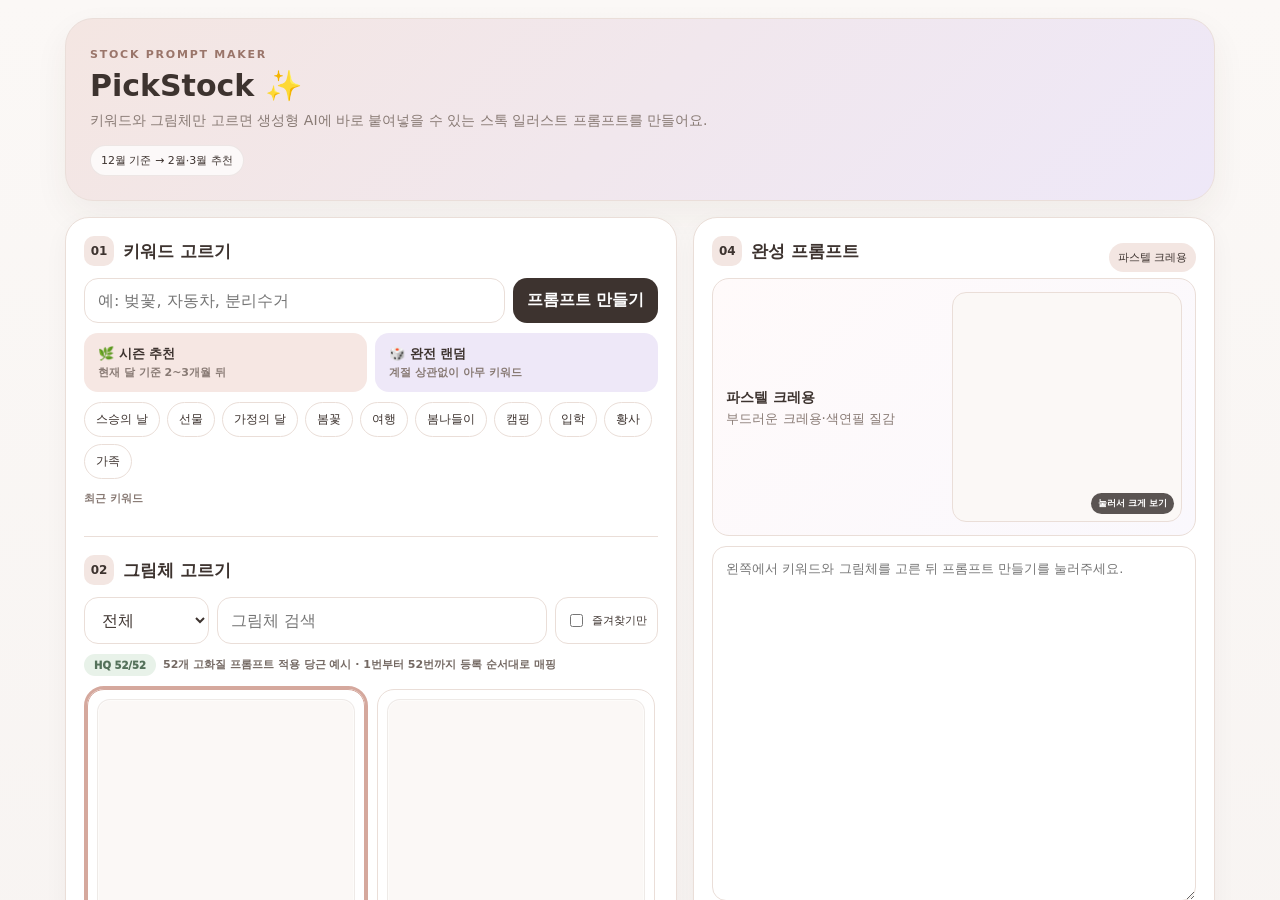
==== hq.html @ 4a0adfd5 "Deploy HQ carrot prompt previews" ====
<!doctype html><html lang="ko"><head><meta charset="utf-8"><meta name="viewport" content="width=device-width,initial-scale=1"><title>PickStock HQ</title><style>html,body{margin:0;width:100%;height:100%;overflow:hidden;background:#f7f3f1}iframe{border:0;width:100%;height:100%;display:block}</style></head><body><iframe id="app" title="PickStock HQ"></iframe><script>(async()=>{const f=document.getElementById('app');try{let h=await fetch('./index.html?v=finalhq4',{cache:'no-store'}).then(r=>r.text());h=h.replace(/preview\.css\?v=[^\"']+/g,'preview.css?v=finalhq4').replace(/preview\.js\?v=[^\"']+/g,'preview.js?v=finalhq4');f.srcdoc=h}catch(e){f.src='./?v=finalhq4'}})();</script></body></html>
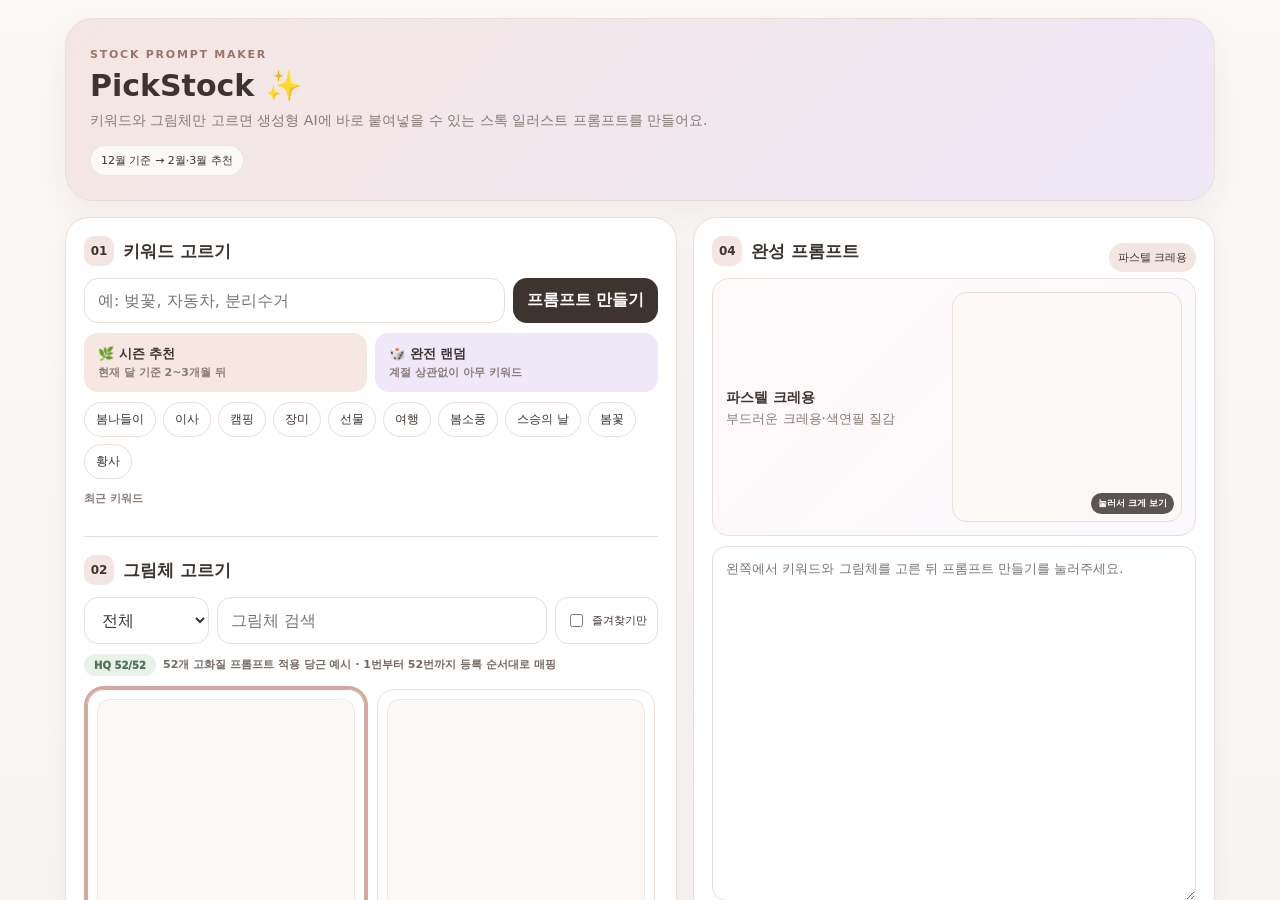
==== commit 81c35a4d: "Fix HQ preview image loading" ====
--- a/hq.html
+++ b/hq.html
@@ -1 +1,34 @@
-<!doctype html><html lang="ko"><head><meta charset="utf-8"><meta name="viewport" content="width=device-width,initial-scale=1"><title>PickStock HQ</title><style>html,body{margin:0;width:100%;height:100%;overflow:hidden;background:#f7f3f1}iframe{border:0;width:100%;height:100%;display:block}</style></head><body><iframe id="app" title="PickStock HQ"></iframe><script>(async()=>{const f=document.getElementById('app');try{let h=await fetch('./index.html?v=finalhq4',{cache:'no-store'}).then(r=>r.text());h=h.replace(/preview\.css\?v=[^\"']+/g,'preview.css?v=finalhq4').replace(/preview\.js\?v=[^\"']+/g,'preview.js?v=finalhq4');f.srcdoc=h}catch(e){f.src='./?v=finalhq4'}})();</script></body></html>+<!doctype html>
+<html lang="ko">
+<head>
+<meta charset="utf-8">
+<meta name="viewport" content="width=device-width,initial-scale=1">
+<meta http-equiv="Cache-Control" content="no-cache, no-store, must-revalidate">
+<title>PickStock HQ</title>
+<style>html,body{margin:0;width:100%;height:100%;overflow:hidden;background:#f7f3f1}iframe{border:0;width:100%;height:100%;display:block}</style>
+</head>
+<body>
+<iframe id="app" title="PickStock HQ" src="./index.html?v=hqfix6"></iframe>
+<script>
+(function(){
+  const frame=document.getElementById('app');
+  frame.addEventListener('load',()=>{
+    try{
+      const d=frame.contentDocument;
+      if(!d)return;
+      const oldCss=d.querySelector('link[href^="preview.css"]');
+      if(oldCss) oldCss.remove();
+      const css=d.createElement('link');
+      css.rel='stylesheet';
+      css.href='./preview.css?v=hqfix6';
+      d.head.appendChild(css);
+      d.querySelectorAll('script[src^="preview.js"]').forEach(s=>s.remove());
+      const js=d.createElement('script');
+      js.src='./preview.js?v=hqfix6';
+      d.body.appendChild(js);
+    }catch(e){console.error(e)}
+  });
+})();
+</script>
+</body>
+</html>
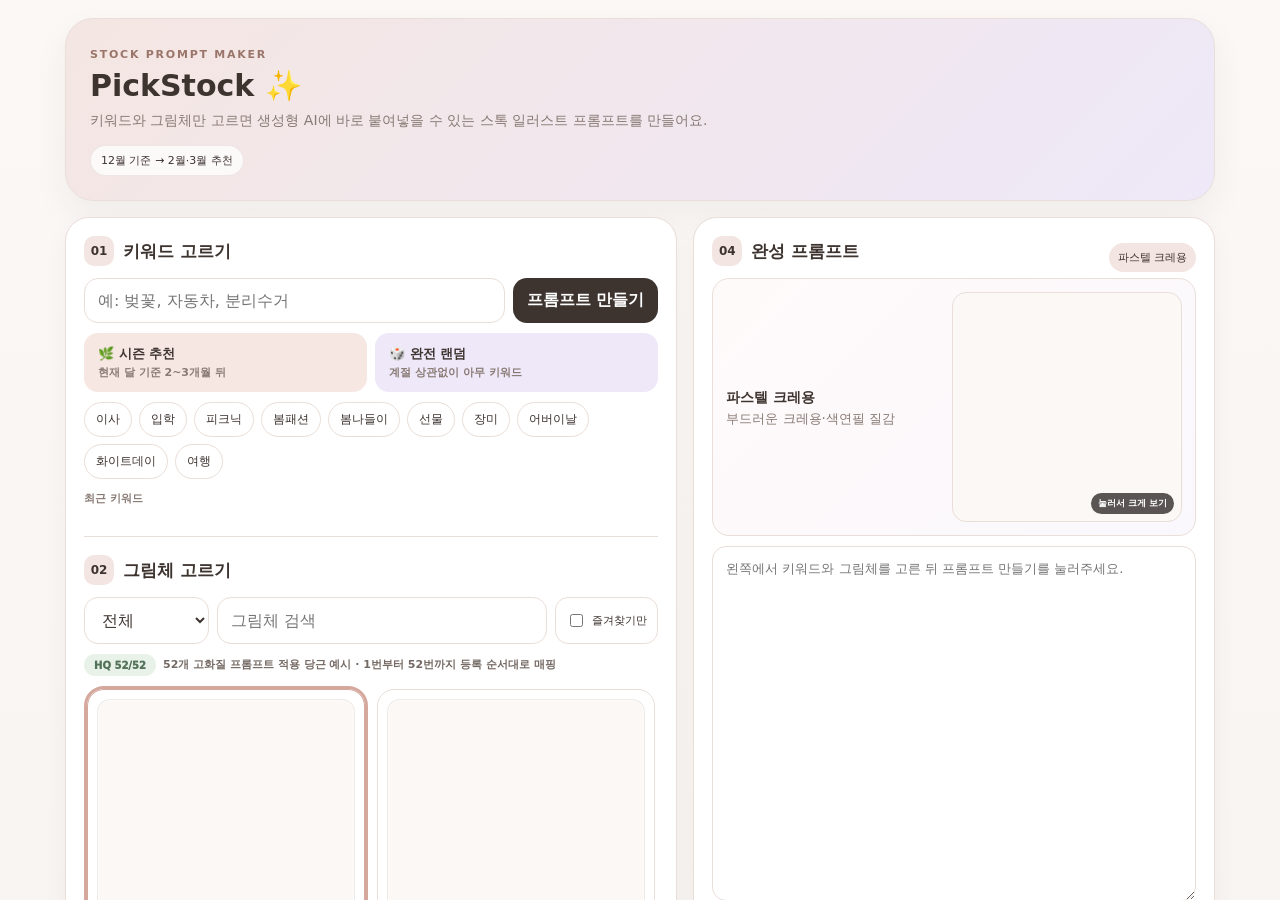
==== commit d4882b7c: "Inline fresh HQ preview assets and fix base path" ====
--- a/hq.html
+++ b/hq.html
@@ -8,26 +8,28 @@
 <style>html,body{margin:0;width:100%;height:100%;overflow:hidden;background:#f7f3f1}iframe{border:0;width:100%;height:100%;display:block}</style>
 </head>
 <body>
-<iframe id="app" title="PickStock HQ" src="./index.html?v=hqfix6"></iframe>
+<iframe id="app" title="PickStock HQ"></iframe>
 <script>
-(function(){
+(async()=>{
   const frame=document.getElementById('app');
-  frame.addEventListener('load',()=>{
-    try{
-      const d=frame.contentDocument;
-      if(!d)return;
-      const oldCss=d.querySelector('link[href^="preview.css"]');
-      if(oldCss) oldCss.remove();
-      const css=d.createElement('link');
-      css.rel='stylesheet';
-      css.href='./preview.css?v=hqfix6';
-      d.head.appendChild(css);
-      d.querySelectorAll('script[src^="preview.js"]').forEach(s=>s.remove());
-      const js=d.createElement('script');
-      js.src='./preview.js?v=hqfix6';
-      d.body.appendChild(js);
-    }catch(e){console.error(e)}
-  });
+  const bust='hqfix8-'+Date.now();
+  try{
+    const [htmlRes,cssRes,jsRes]=await Promise.all([
+      fetch('./index.html?'+bust,{cache:'no-store'}),
+      fetch('./preview.css?'+bust,{cache:'no-store'}),
+      fetch('./preview.js?'+bust,{cache:'no-store'})
+    ]);
+    if(!htmlRes.ok||!cssRes.ok||!jsRes.ok) throw new Error('asset fetch failed');
+    let html=await htmlRes.text();
+    const css=await cssRes.text();
+    const js=await jsRes.text();
+    html=html.replace('<head>','<head><base href="https://56335927a-afk.github.io/stock-prompt-studio/">');
+    html=html.replace(/<link[^>]+href=["']preview\.css[^"']*["'][^>]*>/i,'<style>'+css+'</style>');
+    html=html.replace(/<script[^>]+src=["']preview\.js[^"']*["'][^>]*><\/script>/i,'<script>'+js.replace(/<\/script>/gi,'<\\/script>')+'<\/script>');
+    frame.srcdoc=html;
+  }catch(e){
+    frame.src='./index.html?fallback='+bust;
+  }
 })();
 </script>
 </body>
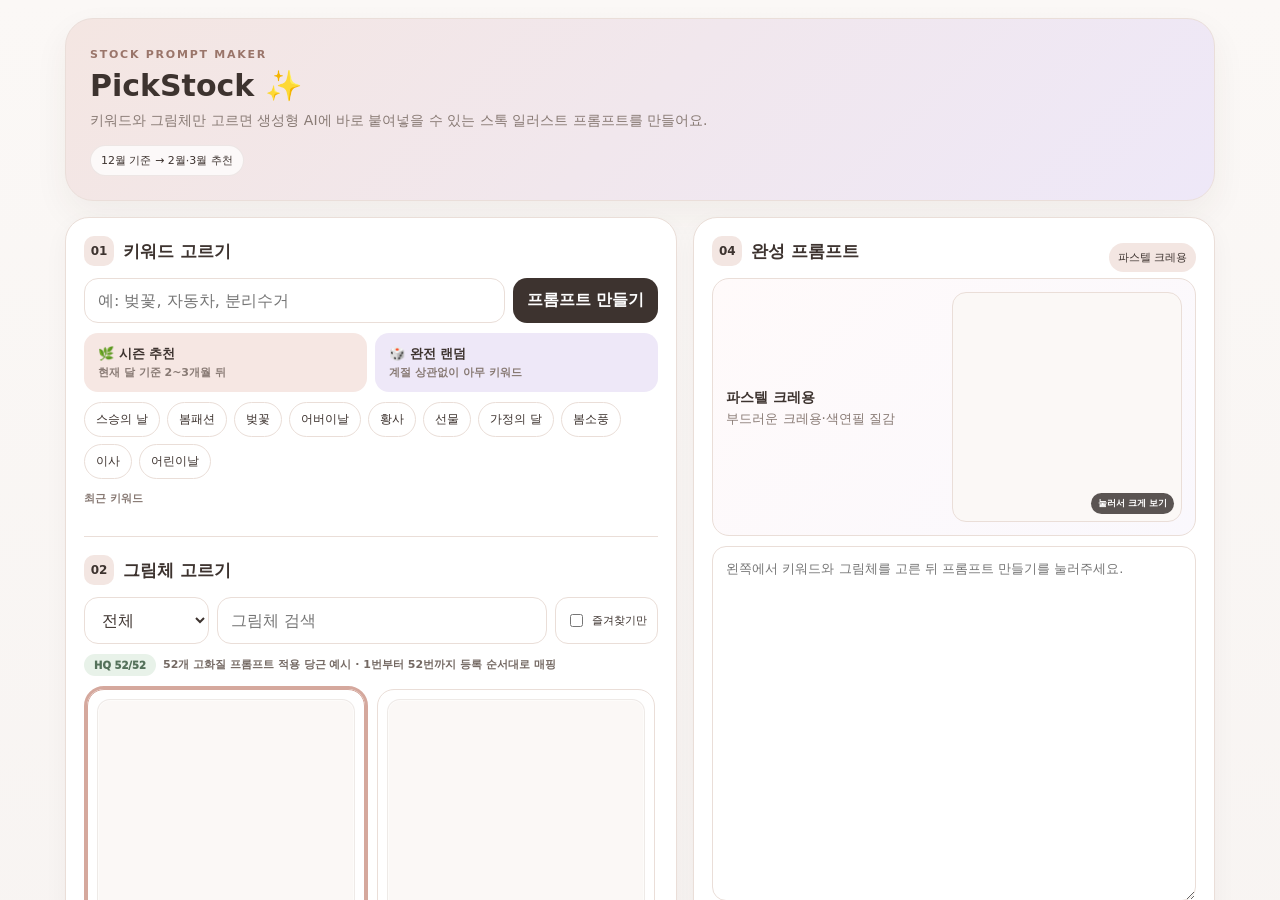
==== commit 0b69ccc8: "Simplify HQ page and force-load preview assets" ====
--- a/hq.html
+++ b/hq.html
@@ -8,29 +8,26 @@
 <style>html,body{margin:0;width:100%;height:100%;overflow:hidden;background:#f7f3f1}iframe{border:0;width:100%;height:100%;display:block}</style>
 </head>
 <body>
-<iframe id="app" title="PickStock HQ"></iframe>
+<iframe id="app" src="./?v=hqfix10" title="PickStock HQ"></iframe>
 <script>
-(async()=>{
-  const frame=document.getElementById('app');
-  const bust='hqfix8-'+Date.now();
+const frame=document.getElementById('app');
+frame.addEventListener('load',()=>{
   try{
-    const [htmlRes,cssRes,jsRes]=await Promise.all([
-      fetch('./index.html?'+bust,{cache:'no-store'}),
-      fetch('./preview.css?'+bust,{cache:'no-store'}),
-      fetch('./preview.js?'+bust,{cache:'no-store'})
-    ]);
-    if(!htmlRes.ok||!cssRes.ok||!jsRes.ok) throw new Error('asset fetch failed');
-    let html=await htmlRes.text();
-    const css=await cssRes.text();
-    const js=await jsRes.text();
-    html=html.replace('<head>','<head><base href="https://56335927a-afk.github.io/stock-prompt-studio/">');
-    html=html.replace(/<link[^>]+href=["']preview\.css[^"']*["'][^>]*>/i,'<style>'+css+'</style>');
-    html=html.replace(/<script[^>]+src=["']preview\.js[^"']*["'][^>]*><\/script>/i,'<script>'+js.replace(/<\/script>/gi,'<\\/script>')+'<\/script>');
-    frame.srcdoc=html;
-  }catch(e){
-    frame.src='./index.html?fallback='+bust;
-  }
-})();
+    const d=frame.contentDocument;
+    if(!d)return;
+    const bust='hqfix10-'+Date.now();
+    const oldCss=d.querySelectorAll('link[href*="preview.css"]');
+    oldCss.forEach(x=>x.remove());
+    const css=d.createElement('link');
+    css.rel='stylesheet';
+    css.href='./preview.css?'+bust;
+    d.head.appendChild(css);
+    const s=d.createElement('script');
+    s.src='./preview.js?'+bust;
+    s.onload=()=>{console.log('HQ preview loaded')};
+    d.body.appendChild(s);
+  }catch(e){console.error(e)}
+});
 </script>
 </body>
 </html>
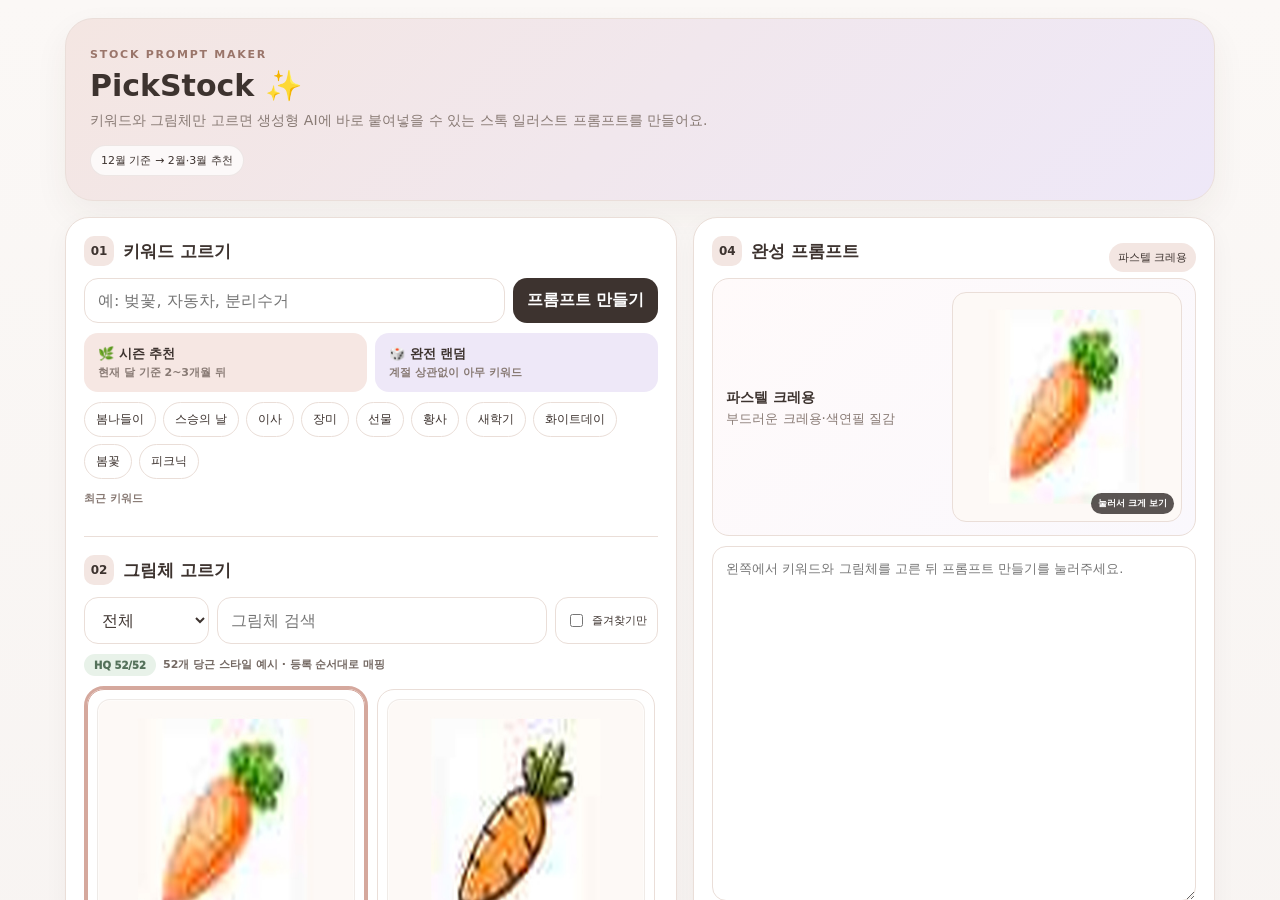
==== commit 535409f3: "Force-load verified visible preview assets" ====
--- a/hq.html
+++ b/hq.html
@@ -8,23 +8,20 @@
 <style>html,body{margin:0;width:100%;height:100%;overflow:hidden;background:#f7f3f1}iframe{border:0;width:100%;height:100%;display:block}</style>
 </head>
 <body>
-<iframe id="app" src="./?v=hqfix10" title="PickStock HQ"></iframe>
+<iframe id="app" src="./?v=visible52-1" title="PickStock HQ"></iframe>
 <script>
 const frame=document.getElementById('app');
 frame.addEventListener('load',()=>{
   try{
     const d=frame.contentDocument;
     if(!d)return;
-    const bust='hqfix10-'+Date.now();
-    const oldCss=d.querySelectorAll('link[href*="preview.css"]');
-    oldCss.forEach(x=>x.remove());
+    d.querySelectorAll('link[href*="preview.css"]').forEach(x=>x.remove());
     const css=d.createElement('link');
     css.rel='stylesheet';
-    css.href='./preview.css?'+bust;
+    css.href='./preview.css?v=visible52-1';
     d.head.appendChild(css);
     const s=d.createElement('script');
-    s.src='./preview.js?'+bust;
-    s.onload=()=>{console.log('HQ preview loaded')};
+    s.src='./preview.js?v=visible52-1';
     d.body.appendChild(s);
   }catch(e){console.error(e)}
 });
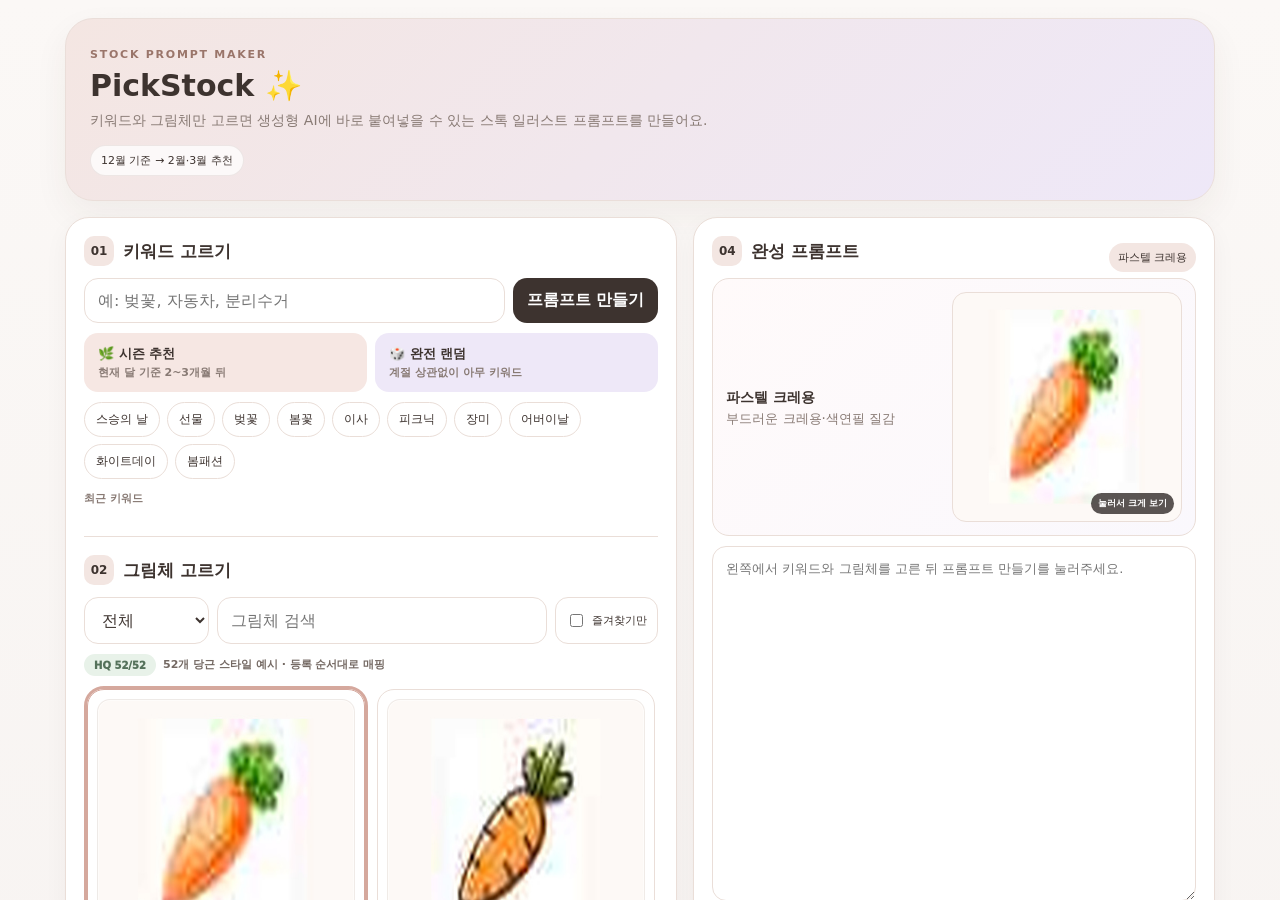
==== commit 6f30e935: "Remove cached old preview script and inject only verified atlas preview" ====
--- a/hq.html
+++ b/hq.html
@@ -5,26 +5,34 @@
 <meta name="viewport" content="width=device-width,initial-scale=1">
 <meta http-equiv="Cache-Control" content="no-cache, no-store, must-revalidate">
 <title>PickStock HQ</title>
-<style>html,body{margin:0;width:100%;height:100%;overflow:hidden;background:#f7f3f1}iframe{border:0;width:100%;height:100%;display:block}</style>
+<style>html,body{margin:0;width:100%;min-height:100%;background:#f7f3f1}iframe{border:0;width:100%;height:100vh;display:block}</style>
 </head>
 <body>
-<iframe id="app" src="./?v=visible52-1" title="PickStock HQ"></iframe>
+<iframe id="app" title="PickStock HQ"></iframe>
 <script>
-const frame=document.getElementById('app');
-frame.addEventListener('load',()=>{
+(async()=>{
+  const frame=document.getElementById('app');
+  const bust='visible52-2-'+Date.now();
   try{
-    const d=frame.contentDocument;
-    if(!d)return;
-    d.querySelectorAll('link[href*="preview.css"]').forEach(x=>x.remove());
-    const css=d.createElement('link');
-    css.rel='stylesheet';
-    css.href='./preview.css?v=visible52-1';
-    d.head.appendChild(css);
-    const s=d.createElement('script');
-    s.src='./preview.js?v=visible52-1';
-    d.body.appendChild(s);
-  }catch(e){console.error(e)}
-});
+    const [htmlRes,cssRes,jsRes]=await Promise.all([
+      fetch('./index.html?'+bust,{cache:'no-store'}),
+      fetch('./preview.css?'+bust,{cache:'no-store'}),
+      fetch('./preview.js?'+bust,{cache:'no-store'})
+    ]);
+    if(!htmlRes.ok||!cssRes.ok||!jsRes.ok) throw new Error('asset load failed');
+    let html=await htmlRes.text();
+    const css=await cssRes.text();
+    const js=await jsRes.text();
+    html=html.replace('<head>','<head><base href="https://56335927a-afk.github.io/stock-prompt-studio/">');
+    html=html.replace(/<link[^>]+href=["']preview\.css[^"']*["'][^>]*>/gi,'');
+    html=html.replace(/<script[^>]+src=["']preview\.js[^"']*["'][^>]*><\/script>/gi,'');
+    html=html.replace('</head>','<style>'+css+'</style></head>');
+    html=html.replace('</body>','<script>'+js.replace(/<\/script>/gi,'<\\/script>')+'<\/script></body>');
+    frame.srcdoc=html;
+  }catch(e){
+    frame.src='./?fallback='+bust;
+  }
+})();
 </script>
 </body>
 </html>
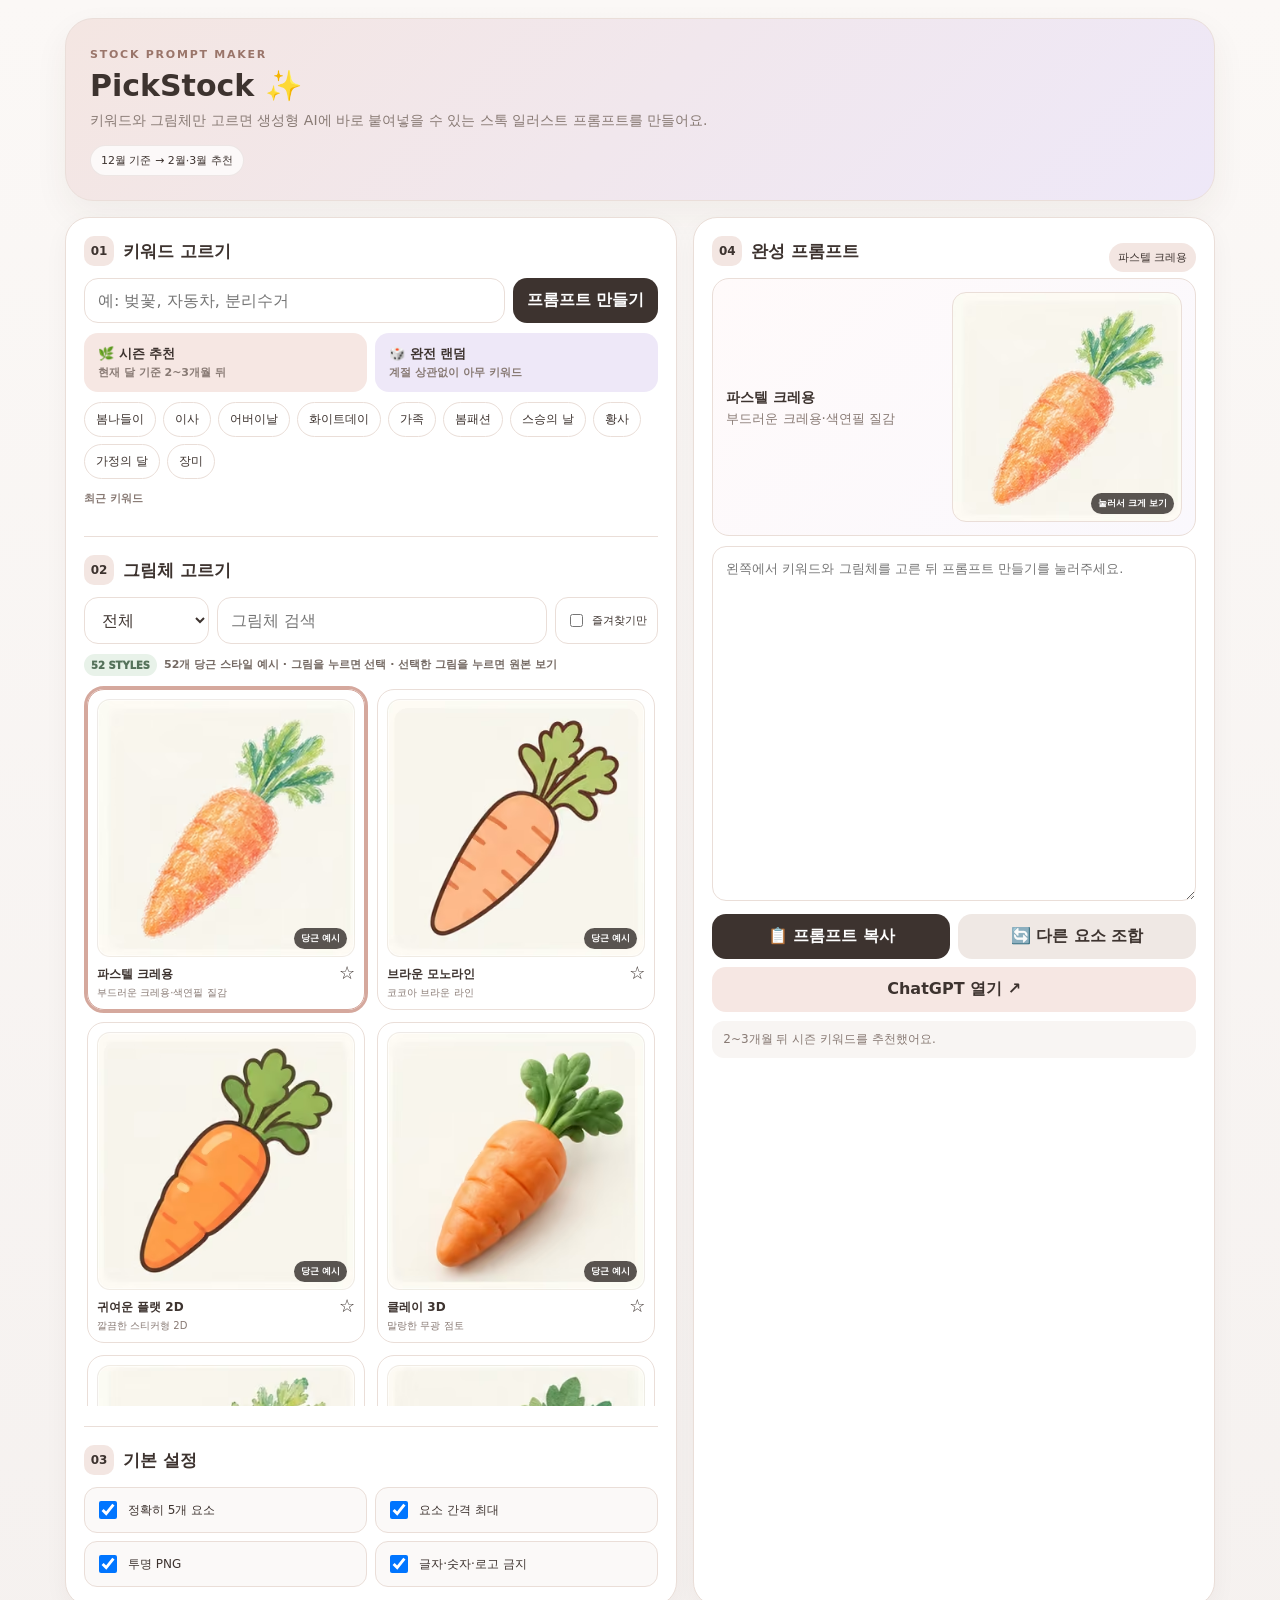
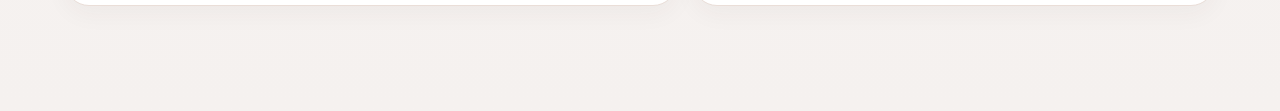
==== commit b9a9ff16: "Fix native carrot previews, image validation and direct main-page selection" ====
--- a/hq.html
+++ b/hq.html
@@ -1,38 +1 @@
-<!doctype html>
-<html lang="ko">
-<head>
-<meta charset="utf-8">
-<meta name="viewport" content="width=device-width,initial-scale=1">
-<meta http-equiv="Cache-Control" content="no-cache, no-store, must-revalidate">
-<title>PickStock HQ</title>
-<style>html,body{margin:0;width:100%;min-height:100%;background:#f7f3f1}iframe{border:0;width:100%;height:100vh;display:block}</style>
-</head>
-<body>
-<iframe id="app" title="PickStock HQ"></iframe>
-<script>
-(async()=>{
-  const frame=document.getElementById('app');
-  const bust='visible52-2-'+Date.now();
-  try{
-    const [htmlRes,cssRes,jsRes]=await Promise.all([
-      fetch('./index.html?'+bust,{cache:'no-store'}),
-      fetch('./preview.css?'+bust,{cache:'no-store'}),
-      fetch('./preview.js?'+bust,{cache:'no-store'})
-    ]);
-    if(!htmlRes.ok||!cssRes.ok||!jsRes.ok) throw new Error('asset load failed');
-    let html=await htmlRes.text();
-    const css=await cssRes.text();
-    const js=await jsRes.text();
-    html=html.replace('<head>','<head><base href="https://56335927a-afk.github.io/stock-prompt-studio/">');
-    html=html.replace(/<link[^>]+href=["']preview\.css[^"']*["'][^>]*>/gi,'');
-    html=html.replace(/<script[^>]+src=["']preview\.js[^"']*["'][^>]*><\/script>/gi,'');
-    html=html.replace('</head>','<style>'+css+'</style></head>');
-    html=html.replace('</body>','<script>'+js.replace(/<\/script>/gi,'<\\/script>')+'<\/script></body>');
-    frame.srcdoc=html;
-  }catch(e){
-    frame.src='./?fallback='+bust;
-  }
-})();
-</script>
-</body>
-</html>+<!doctype html><html lang="ko"><head><meta charset="utf-8"><meta name="viewport" content="width=device-width,initial-scale=1"><meta http-equiv="refresh" content="0;url=./"><title>PickStock</title></head><body><a href="./">PickStock 메인 페이지로 이동</a></body></html>
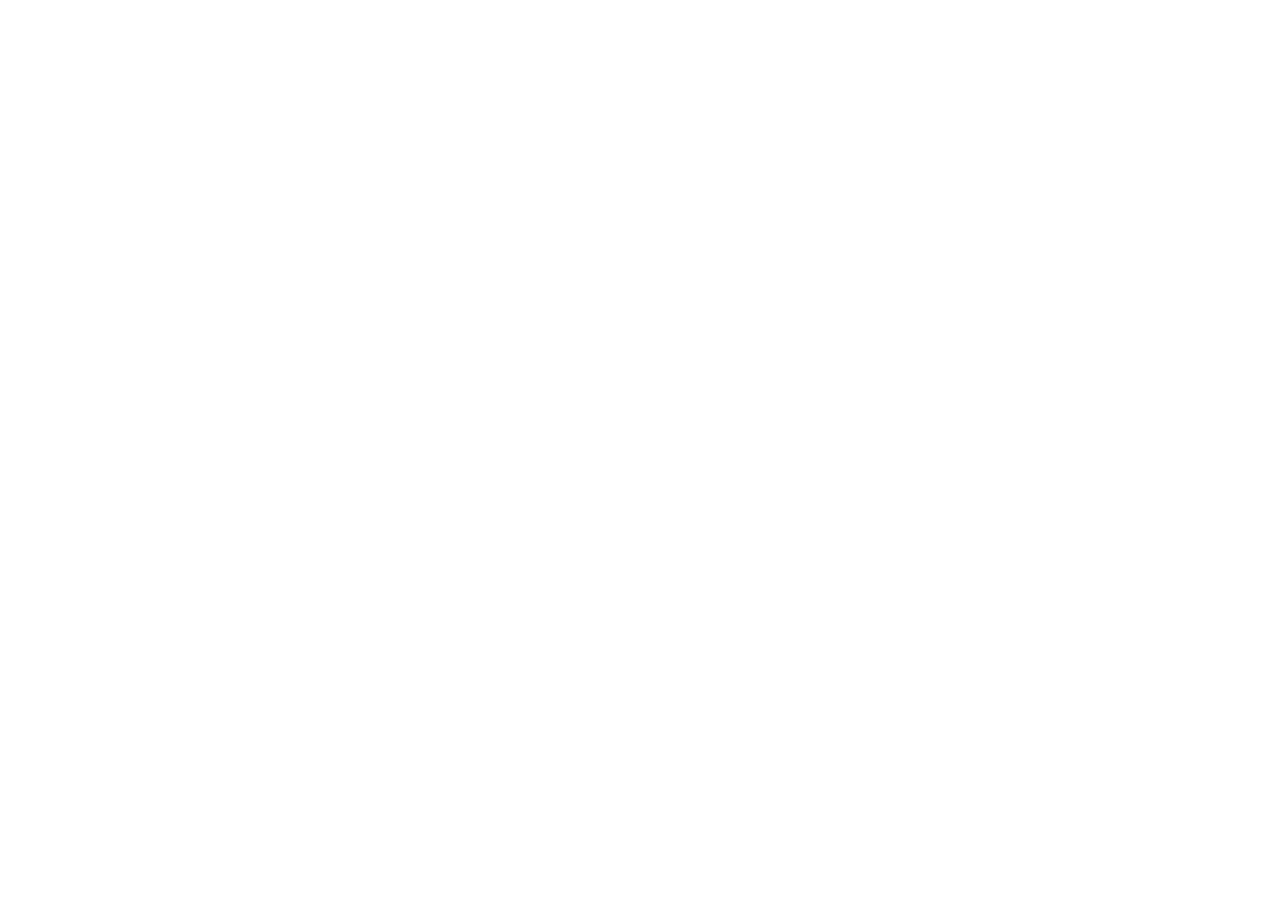
==== commit c64a63dd: "Redirect temporary page to private PickStock" ====
--- a/hq.html
+++ b/hq.html
@@ -1 +1,14 @@
-<!doctype html><html lang="ko"><head><meta charset="utf-8"><meta name="viewport" content="width=device-width,initial-scale=1"><meta http-equiv="refresh" content="0;url=./"><title>PickStock</title></head><body><a href="./">PickStock 메인 페이지로 이동</a></body></html>+<!doctype html>
+<html lang="ko">
+<head>
+<meta charset="utf-8">
+<meta name="viewport" content="width=device-width,initial-scale=1">
+<meta name="robots" content="noindex,nofollow">
+<meta http-equiv="refresh" content="0; url=https://pickstock-private.icyvole8.chatgpt.site/">
+<title>PickStock · 비공개 페이지</title>
+<script>location.replace("https://pickstock-private.icyvole8.chatgpt.site/");</script>
+</head>
+<body>
+<p>PickStock은 초대된 계정만 사용할 수 있습니다. <a href="https://pickstock-private.icyvole8.chatgpt.site/">비공개 PickStock 열기</a></p>
+</body>
+</html>
